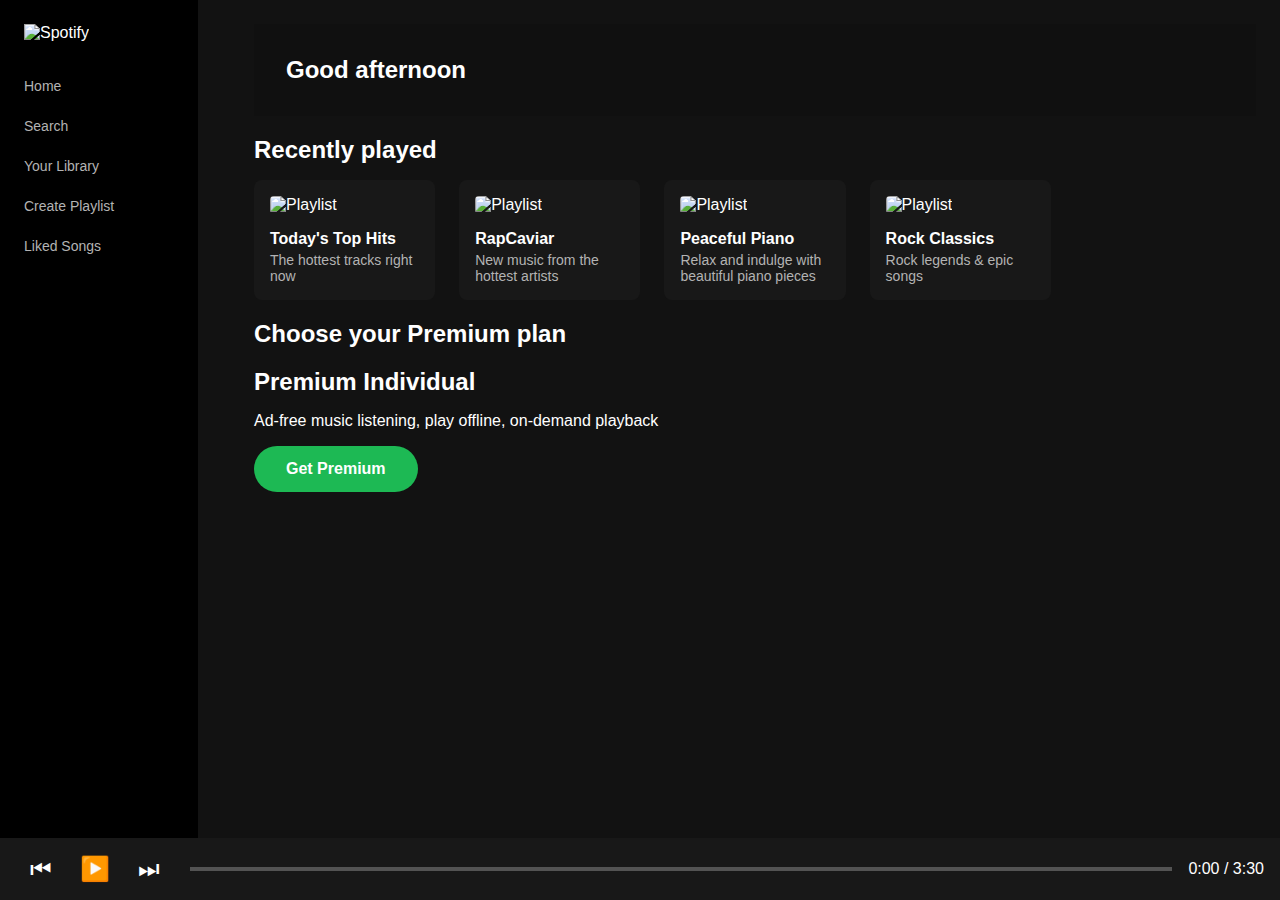
==== public/index.html @ a801c1d7 "initial commit - basic demo working" ====
<!DOCTYPE html>
<html lang="en">
<head>
    <meta charset="UTF-8">
    <meta name="viewport" content="width=device-width, initial-scale=1.0">
    <title>Spotify - Web Player</title>
    <script src="index.js" defer></script>
    <link rel="stylesheet" href="main.css">
    <script src="https://checkoutshopper-test.adyen.com/checkoutshopper/sdk/5.31.1/adyen.js"></script>
    <link rel="stylesheet" href="https://checkoutshopper-test.adyen.com/checkoutshopper/sdk/5.31.1/adyen.css" />
</head>
<body>
    <div class="container">
        <div class="sidebar">
            <img src="https://storage.googleapis.com/pr-newsroom-wp/1/2018/11/Spotify_Logo_RGB_White.png" alt="Spotify" class="logo">
            <nav>
                <a href="#" class="nav-item">Home</a>
                <a href="#" class="nav-item">Search</a>
                <a href="#" class="nav-item">Your Library</a>
                <a href="#" class="nav-item">Create Playlist</a>
                <a href="#" class="nav-item">Liked Songs</a>
            </nav>
        </div>
        <div class="main-content">
            <header class="header">
                <h1>Good afternoon</h1>
            </header>
            <div class="content">
                <h2>Recently played</h2>
                <div class="playlist-grid">
                    <div class="playlist-item">
                        <img src="https://i.scdn.co/image/ab67616d0000b2732a038d3bf875d23e4aeaa84e" alt="Playlist" class="playlist-image">
                        <div class="playlist-title">Today's Top Hits</div>
                        <div class="playlist-description">The hottest tracks right now</div>
                    </div>
                    <div class="playlist-item">
                        <img src="https://i.scdn.co/image/ab67616d0000b273b1c4b76e23414c9f20242268" alt="Playlist" class="playlist-image">
                        <div class="playlist-title">RapCaviar</div>
                        <div class="playlist-description">New music from the hottest artists</div>
                    </div>
                    <div class="playlist-item">
                      <img src="https://i.scdn.co/image/ab67706f00000002ca5a7517156021292e5663a6" alt="Playlist" class="playlist-image">
                      <div class="playlist-title">Peaceful Piano</div>
                      <div class="playlist-description">Relax and indulge with beautiful piano pieces</div>
                    </div>
                    <div class="playlist-item">
                        <img src="https://i.scdn.co/image/ab67616d0000b2736ce61113662ecf693b605ee5" alt="Playlist" class="playlist-image">
                        <div class="playlist-title">Rock Classics</div>
                        <div class="playlist-description">Rock legends & epic songs</div>
                    </div>
                </div>
                <h2>Choose your Premium plan</h2>
                <div class="plan">
                    <h2>Premium Individual</h2>
                    <p>Ad-free music listening, play offline, on-demand playback</p>
                    <button id="premium-btn" class="button">Get Premium</button>
                </div>
                <div id="dropin-container"></div>
            </div>
        </div>
    </div>
    <div class="player">
        <div class="player-controls">
            <button class="player-button">⏮</button>
            <button id="play-button" class="player-button">▶️</button>
            <button class="player-button">⏭</button>
        </div>
        <div class="progress-bar-container">
            <div class="progress-bar"></div>
        </div>
        <div>0:00 / 3:30</div>
    </div>
</body>
</html>
---- public/main.css ----
body {
  font-family: 'Helvetica Neue', Arial, sans-serif;
  background-color: #121212;
  color: #ffffff;
  margin: 0;
  padding: 0;
}
.container {
  display: flex;
}
.sidebar {
  width: 150px;
  background-color: #000000;
  padding: 24px;
  height: 100vh;
  position: fixed;
}
.main-content {
  margin-left: 230px;
  padding: 24px;
  width: calc(100% - 230px);
}
.header {
  background-color: #101010;
  padding: 16px 32px;
  position: sticky;
  top: 0;
  z-index: 1;
}
.logo {
  width: 132px;
  height: 40px;
  margin-bottom: 24px;
}
.nav-item {
  color: #b3b3b3;
  text-decoration: none;
  font-size: 14px;
  line-height: 40px;
  display: block;
}
.nav-item:hover {
  color: #ffffff;
}
.content {
  max-width: 1200px;
  margin: 0 auto;
}
h1, h2 {
  font-size: 24px;
  margin-bottom: 16px;
}
.playlist-grid {
  display: grid;
  grid-template-columns: repeat(auto-fill, minmax(180px, 1fr));
  gap: 24px;
}
.playlist-item {
  background-color: #181818;
  border-radius: 8px;
  padding: 16px;
  transition: background-color 0.3s;
}
.playlist-item:hover {
  background-color: #282828;
}
.playlist-image {
  width: 100%;
  aspect-ratio: 1;
  object-fit: cover;
  border-radius: 4px;
  margin-bottom: 16px;
}
.playlist-title {
  font-size: 16px;
  font-weight: bold;
  margin-bottom: 4px;
}
.playlist-description {
  font-size: 14px;
  color: #b3b3b3;
}
.player {
  position: fixed;
  bottom: 0;
  left: 0;
  right: 0;
  background-color: #181818;
  padding: 16px;
  display: flex;
  align-items: center;
  justify-content: space-between;
}
.player-controls {
  display: flex;
  align-items: center;
}
.player-button {
  background: none;
  border: none;
  color: #ffffff;
  font-size: 24px;
  margin: 0 8px;
  cursor: pointer;
}
.progress-bar {
  flex-grow: 1;
  height: 4px;
  background-color: #535353;
  margin: 0 16px;
}
.button {
  background-color: #1db954;
  color: #ffffff;
  border: none;
  border-radius: 30px;
  padding: 14px 32px;
  font-size: 16px;
  font-weight: bold;
  cursor: pointer;
}
.progress-bar-container {
  flex-grow: 1;
  height: 4px;
  background-color: #535353;
  margin: 0 16px;
}
.progress-bar {
  height: 100%;
  background-color: #1db954;
  width: 0%;
}
#dropin-container {
  margin-top: 20px;
}
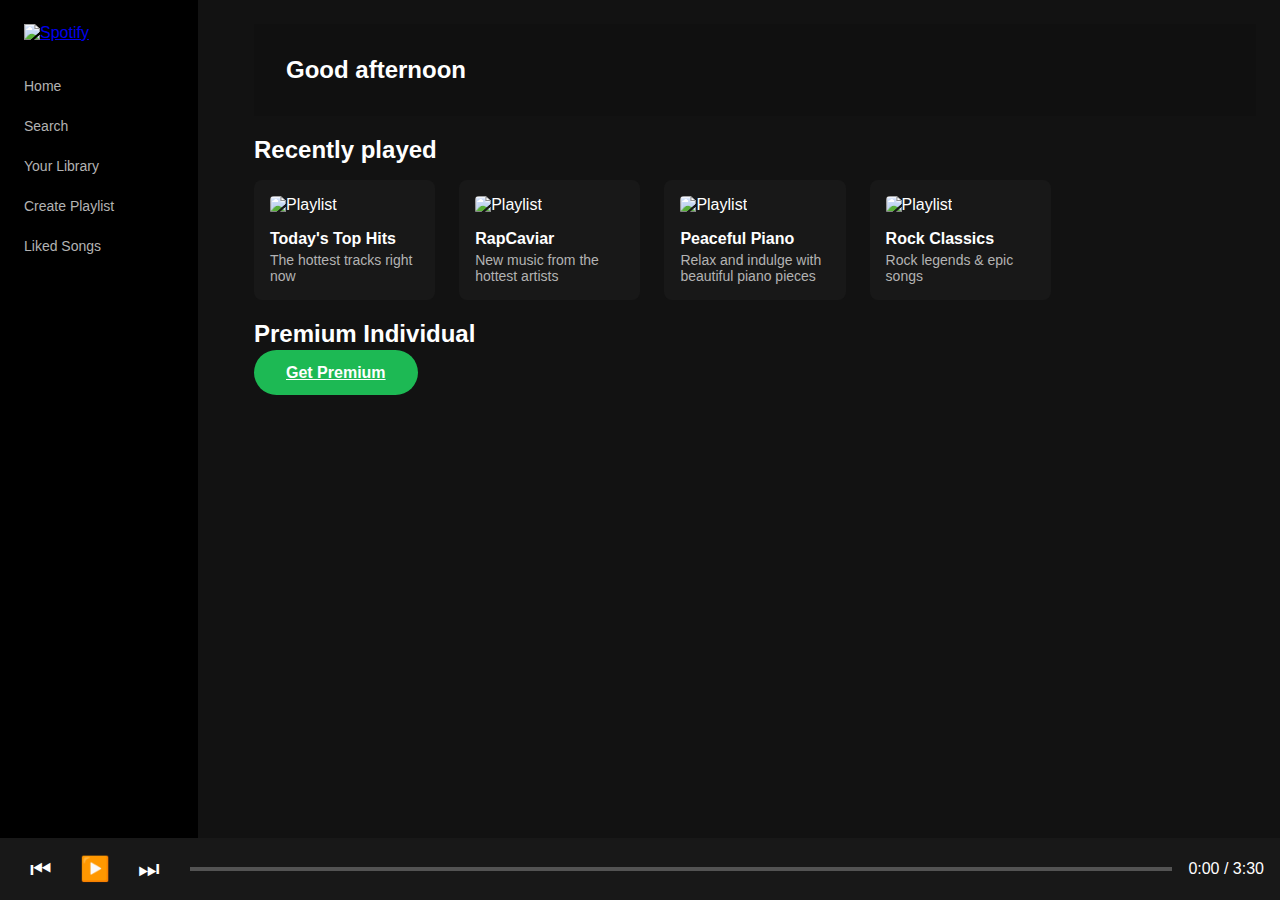
==== commit 2290e872: "dedicated checkout page implemented" ====
--- a/public/index.html
+++ b/public/index.html
@@ -4,7 +4,7 @@
     <meta charset="UTF-8">
     <meta name="viewport" content="width=device-width, initial-scale=1.0">
     <title>Spotify - Web Player</title>
-    <script src="index.js" defer></script>
+    <!-- <script src="index.js" defer></script> -->
     <link rel="stylesheet" href="main.css">
     <script src="https://checkoutshopper-test.adyen.com/checkoutshopper/sdk/5.31.1/adyen.js"></script>
     <link rel="stylesheet" href="https://checkoutshopper-test.adyen.com/checkoutshopper/sdk/5.31.1/adyen.css" />
@@ -12,9 +12,11 @@
 <body>
     <div class="container">
         <div class="sidebar">
-            <img src="https://storage.googleapis.com/pr-newsroom-wp/1/2018/11/Spotify_Logo_RGB_White.png" alt="Spotify" class="logo">
+            <a href="index.html">
+                <img src="https://storage.googleapis.com/pr-newsroom-wp/1/2018/11/Spotify_Logo_RGB_White.png" alt="Spotify" class="logo">
+            </a>
             <nav>
-                <a href="#" class="nav-item">Home</a>
+                <a href="index.html" class="nav-item">Home</a>
                 <a href="#" class="nav-item">Search</a>
                 <a href="#" class="nav-item">Your Library</a>
                 <a href="#" class="nav-item">Create Playlist</a>
@@ -49,11 +51,12 @@
                         <div class="playlist-description">Rock legends & epic songs</div>
                     </div>
                 </div>
-                <h2>Choose your Premium plan</h2>
+                <!-- <h2>Choose your Premium plan</h2> -->
                 <div class="plan">
                     <h2>Premium Individual</h2>
-                    <p>Ad-free music listening, play offline, on-demand playback</p>
-                    <button id="premium-btn" class="button">Get Premium</button>
+                    <!-- <p>Ad-free music listening, play offline, on-demand playback</p> -->
+                    <a href="checkout.html" class="button">Get Premium</a>
+                    <!-- <button id="premium-btn" class="button">Get Premium</button> -->
                 </div>
                 <div id="dropin-container"></div>
             </div>
--- a/public/main.css
+++ b/public/main.css
@@ -132,4 +132,11 @@
 }
 #dropin-container {
   margin-top: 20px;
+}
+
+.checkout-container {
+  width: 100%;
+  max-width: 500px;
+  margin: 0 auto;
+  padding: 20px;
 }